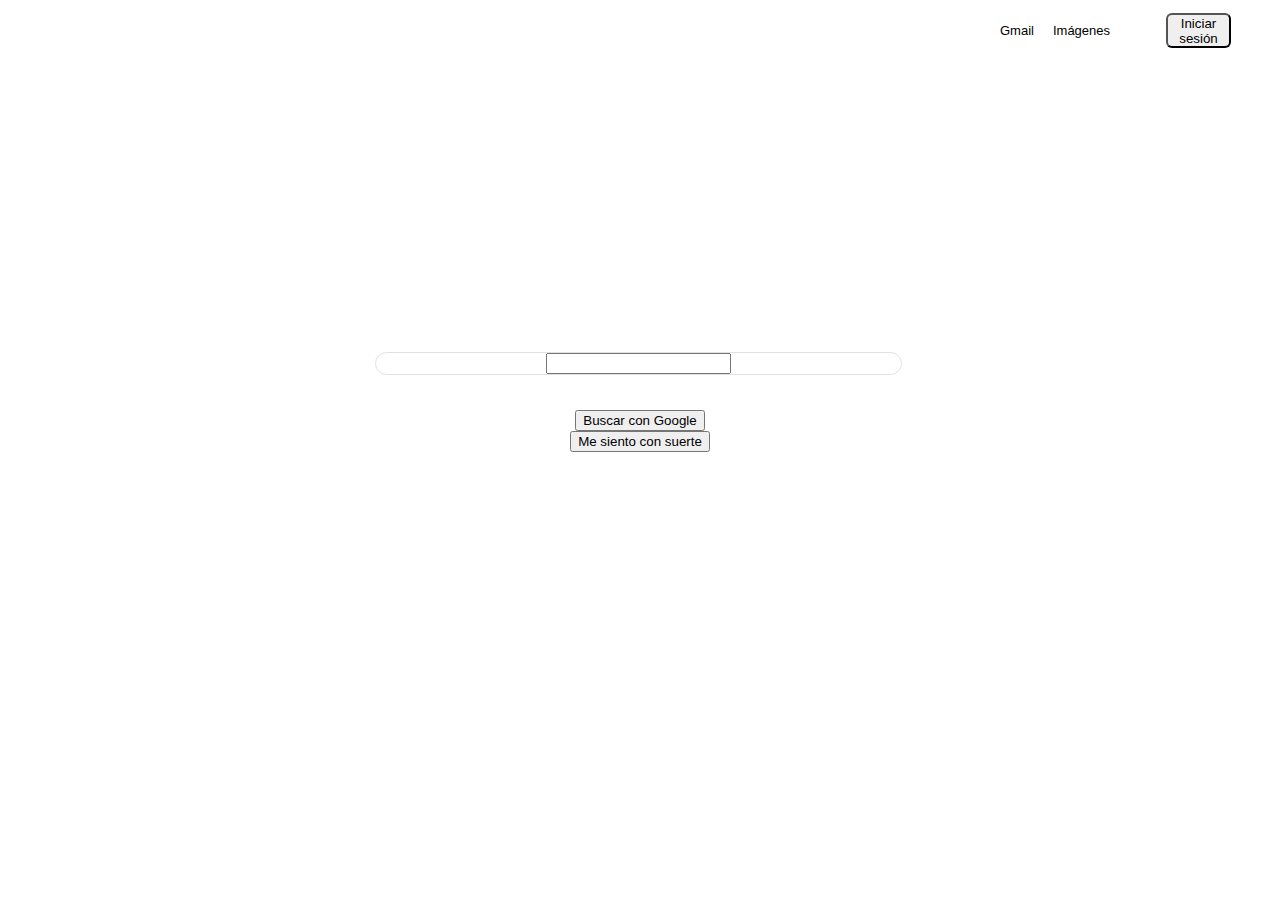
==== index.html @ d219918b "First commit" ====
<!DOCTYPE html>
<html lang="en">
<head>
    <meta charset="UTF-8">
    <meta http-equiv="X-UA-Compatible" content="IE=edge">
    <meta name="viewport" content="width=device-width, initial-scale=1.0">
    <link rel="stylesheet" href="styles.css"/>
   </head>
   <body>
<header>
  <nav>
     <ul class="nav-right-section">
       <li><a href="">Gmail</a></li>
       <li><a href="">Imágenes</a></li>
       <li class="menu-icon">
       <li><a href=""></a></li>
       </li>
       <li>
         <button class ="button">Iniciar sesión</button>
        <li> <a></a></li>
      </li>
     </ul>
   </nav>
<header>
      <main class ="container">
          <section class="main-logo">
            <img src="https://www.google.com/images/branding/googlelogo/2x/googlelogo_color_272x92dp.png" alt="">
          </section>
          <section class="main-input">
              <div class="main-input-container">
                 <span class="search-icon">
                 </span>
                 <input type= "text">
                 <a class ="micro-icon" href=""></a>
                </div>
          </section>
          <section class="main-buttons">
                <div><button>Buscar con Google</button></div>
                <div><button>Me siento con suerte</button></div>
          </section>
      </main>
</body>
</html>
---- styles.css ----
body{
        padding: 0;
        margin: 0;
        font-size: 13px;
        font-family: Arial, Helvetica, sans-serif;
        background-color: rgb(255, 255, 255);

    }
 a{
     text-decoration: none;
    
 }

    header{
        width: 100%;
        height: 60px;
    }
    
    header nav{
        display: flex;
        justify-content: flex-end;
        height: inherit;
        
       
    }

    header nav .nav-right-section{
        width: 250px;
        height: auto;
        display: flex;
        list-style: none;
        justify-content: center;
        align-items: center;
        margin-right: 30px;
       
    }

    nav .nav-right-section a {
        margin-right: 12px;
        color: #000000;
        margin-right: 19px;
    }

  

    nav .nav-right-section .menu-icon{
          background-image: url('https://image.flaticon.com/icons/png/128/17/17704.png');
          background-repeat: no-repeat;
          background-position: center;
          background-size: contain;
          width: 25px;
          height: 25px;
    }

 nav .nav-right-section .button{
         width: 65px;
         height: 35px;
         border-radius: 6px;
         margin-left: 10px;
         
 }

 main{
     margin-top:150px; /*esto hace que baje el contenido del main, separarlo de la barra de navegacion*/
     text-align: center;
                 
 }

 main .main-logo{
     margin-top: -100px;
     width: 272px;
     height: 92px;
     margin: 0 auto;
     margin-bottom: 50px;
     
 }

 main .main-logo img{
     width: 400px;
 }
 main .main-input{
      width: 530px;
      margin: 0 auto;
      margin-bottom: 35px;
  
 }

 main .main-input-container{
     width: 525px;
     border-radius: 100px;
     border: 1px solid #dfe1e5;
 }
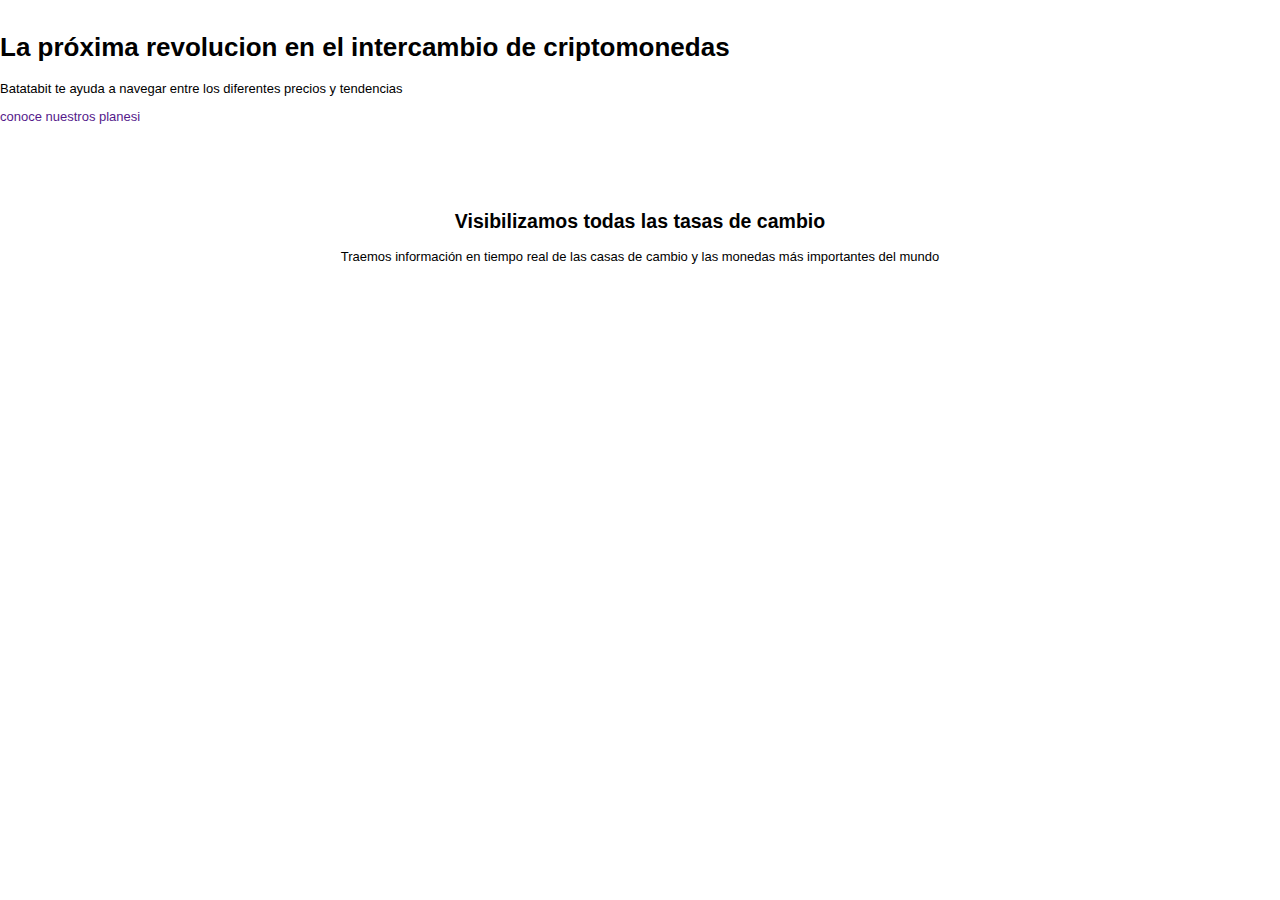
==== commit 1e97722b: "Add files via upload" ====
--- a/index.html
+++ b/index.html
@@ -1,43 +1,35 @@
-<!DOCTYPE html>
-<html lang="en">
-<head>
-    <meta charset="UTF-8">
-    <meta http-equiv="X-UA-Compatible" content="IE=edge">
-    <meta name="viewport" content="width=device-width, initial-scale=1.0">
-    <link rel="stylesheet" href="styles.css"/>
-   </head>
-   <body>
-<header>
-  <nav>
-     <ul class="nav-right-section">
-       <li><a href="">Gmail</a></li>
-       <li><a href="">Imágenes</a></li>
-       <li class="menu-icon">
-       <li><a href=""></a></li>
-       </li>
-       <li>
-         <button class ="button">Iniciar sesión</button>
-        <li> <a></a></li>
-      </li>
-     </ul>
-   </nav>
-<header>
-      <main class ="container">
-          <section class="main-logo">
-            <img src="https://www.google.com/images/branding/googlelogo/2x/googlelogo_color_272x92dp.png" alt="">
-          </section>
-          <section class="main-input">
-              <div class="main-input-container">
-                 <span class="search-icon">
-                 </span>
-                 <input type= "text">
-                 <a class ="micro-icon" href=""></a>
-                </div>
-          </section>
-          <section class="main-buttons">
-                <div><button>Buscar con Google</button></div>
-                <div><button>Me siento con suerte</button></div>
-          </section>
-      </main>
-</body>
+<!DOCTYPE html>
+<html lang="en">
+<head>
+    <meta charset="UTF-8">
+    <meta http-equiv="X-UA-Compatible" content="IE=edge">
+    <meta name="viewport" content="width=device-width, initial-scale=1.0">
+    <title>Document</title>
+    <link rel="preconnect" href="https://fonts.gstatic.com">
+   <link href="https://fonts.googleapis.com/css2?family=DM+Sans:wght@400;500;700&family=Inter:wght@300;500&display=swap" rel="stylesheet">
+   <link href="styles.css" rel="stylesheet" type="text/css">
+</head>
+<body>
+     <header>
+         <img src="img/logo.svg" alt="">
+         <div class="header--title-container">
+             <h1>La próxima revolucion en el intercambio de criptomonedas</h1>
+             <p>Batatabit te ayuda a navegar entre los diferentes precios y tendencias</p>
+            <a href="" class="header-button">conoce nuestros planes<span>i</span></a>
+         </div>
+     </header>
+     <main>
+         <section class="main-exchange=container">
+             <div class="backgroundImg"></div>
+             <div class="main-exchange-container-title">
+               <h2 class="title">Visibilizamos todas las tasas de cambio</h2>
+               <p class="pharaph">Traemos información en tiempo real de las casas de cambio y las monedas más importantes del mundo</p>
+            </div>
+         </section class="main-tables-container">
+         <section></section>
+         <section></section>
+         <section></section>
+     </main>
+    <footer></footer>
+</body>
 </html>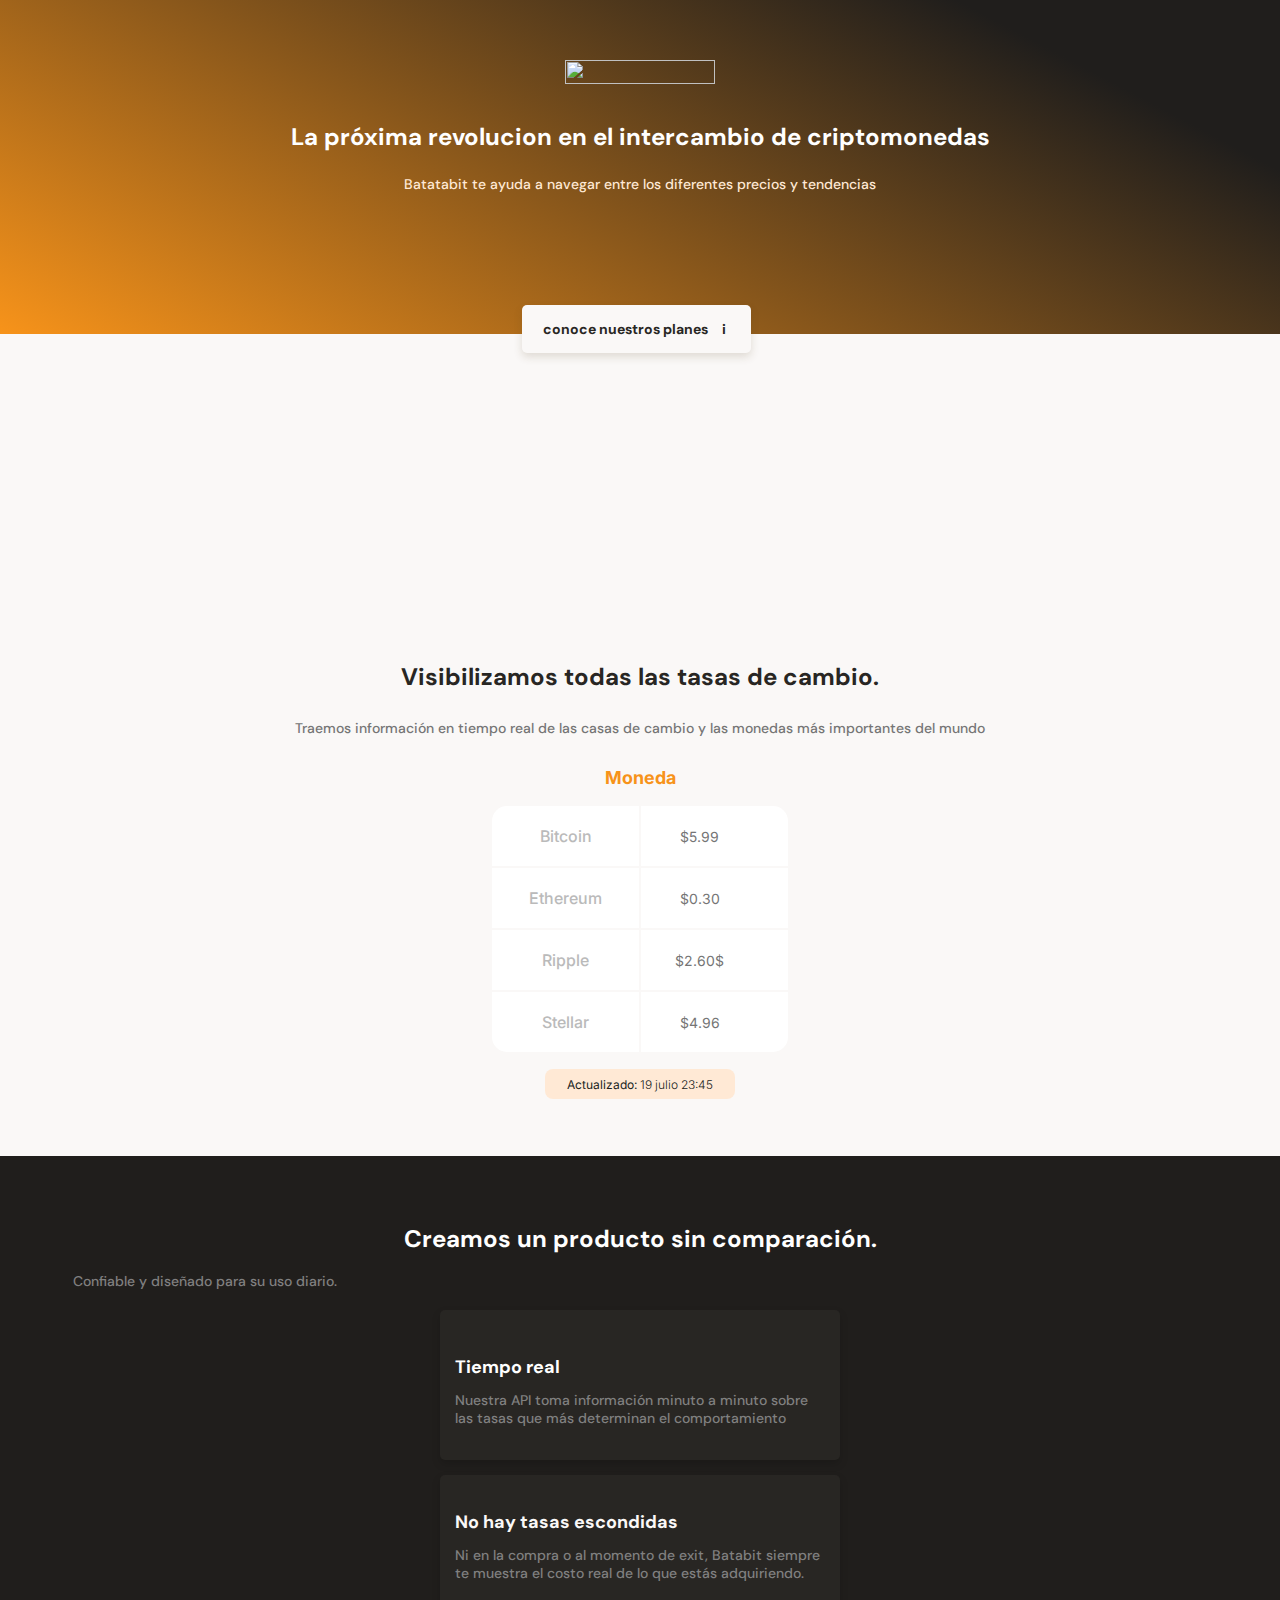
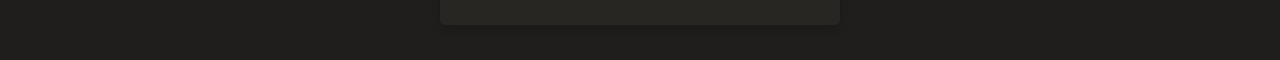
==== commit 327efa29: "some fixes" ====
--- a/index.html
+++ b/index.html
@@ -19,16 +19,66 @@
          </div>
      </header>
      <main>
-         <section class="main-exchange=container">
+         <section class="main-exchange-container">
              <div class="backgroundImg"></div>
              <div class="main-exchange-container-title">
-               <h2 class="title">Visibilizamos todas las tasas de cambio</h2>
-               <p class="pharaph">Traemos información en tiempo real de las casas de cambio y las monedas más importantes del mundo</p>
+               <h2>Visibilizamos todas las tasas de cambio.</h2>
+               <p>Traemos información en tiempo real de las casas de cambio y las monedas más importantes del mundo</p>
             </div>
-         </section class="main-tables-container">
+        <section class="main-tables-container">
+             <div class="main-currency-table">
+                 <p class="currency-table--title">Moneda</p>
+                 <div class="currency-table--container">
+                     <table>
+                         <tr>
+                             <td class="table__top-left">Bitcoin</td>
+                             <td class="table__top-right table__right">$5.99<span class="down"></span></td>
+                         </tr>
+                         <tr>
+                            <td>Ethereum</td>
+                            <td class="table__right">$0.30<span class="up"></span></td>
+                        </tr>
+                        <tr>
+                            <td>Ripple</td>
+                            <td class="table__right">$2.60$<span class="down"></span></td>
+                        </tr>
+                        <tr>
+                            <td class="table__bottom-left">Stellar</td>
+                            <td class="table__bottom-right table__right">$4.96<span class="down"></span></td>
+                        </tr>
+                     </table>
+                 <div class="currency-table--date">
+                <p><b>Actualizado:</b> 19 julio 23:45</p>
+          </div>
+          
+            </div>
+             
+        </section>
+    </section>
+  
+         <section class="main-product-detail">
+             <span class="product-detail--batata-logo"></span>
+             <div class="product-detail--title">
+                 <h2>Creamos un producto sin comparación.</h2>
+                     <p>Confiable y diseñado para su uso diario. </p>
+               
+             </div>
+            <section class="product-cards--container">
+                <article class="product-detail--card">
+                    <span class="clock"></span>
+                    <p class="product--card-title">Tiempo real</p>
+                    <P class="product--card-body">Nuestra API toma información minuto a minuto sobre las tasas que más determinan el comportamiento</P>
+                </article>
+                <article class="product-detail--card2">
+                    <span class="eye"></span>
+                    <p class="product--card2-title">No hay tasas escondidas</p>
+                    <p class="product--card2-body">Ni en la compra o al momento de exit, Batabit siempre te muestra el costo real de lo que estás adquiriendo.</p>
+                </article>
+            </section>
+         </section>
          <section></section>
          <section></section>
-         <section></section>
+      </div>
      </main>
     <footer></footer>
 </body>
--- a/styles.css
+++ b/styles.css
@@ -1,93 +1,368 @@
-
-    body{
-        padding: 0;
-        margin: 0;
-        font-size: 13px;
-        font-family: Arial, Helvetica, sans-serif;
-        background-color: rgb(255, 255, 255);
-
-    }
- a{
-     text-decoration: none;
-    
- }
-
-    header{
-        width: 100%;
-        height: 60px;
-    }
-    
-    header nav{
-        display: flex;
-        justify-content: flex-end;
-        height: inherit;
-        
-       
-    }
-
-    header nav .nav-right-section{
-        width: 250px;
-        height: auto;
-        display: flex;
-        list-style: none;
-        justify-content: center;
-        align-items: center;
-        margin-right: 30px;
-       
-    }
-
-    nav .nav-right-section a {
-        margin-right: 12px;
-        color: #000000;
-        margin-right: 19px;
-    }
-
-  
-
-    nav .nav-right-section .menu-icon{
-          background-image: url('https://image.flaticon.com/icons/png/128/17/17704.png');
-          background-repeat: no-repeat;
-          background-position: center;
-          background-size: contain;
-          width: 25px;
-          height: 25px;
-    }
-
- nav .nav-right-section .button{
-         width: 65px;
-         height: 35px;
-         border-radius: 6px;
-         margin-left: 10px;
-         
- }
-
- main{
-     margin-top:150px; /*esto hace que baje el contenido del main, separarlo de la barra de navegacion*/
-     text-align: center;
-                 
- }
-
- main .main-logo{
-     margin-top: -100px;
-     width: 272px;
-     height: 92px;
-     margin: 0 auto;
-     margin-bottom: 50px;
-     
- }
-
- main .main-logo img{
-     width: 400px;
- }
- main .main-input{
-      width: 530px;
-      margin: 0 auto;
-      margin-bottom: 35px;
-  
- }
-
- main .main-input-container{
-     width: 525px;
-     border-radius: 100px;
-     border: 1px solid #dfe1e5;
- }+/*
+1. Posicionamiento
+2. Modelo caja(Box model)
+3. Tipografia
+4. visuales
+5. otros
+*/
+
+:root{
+    --bitcion-orange: #f7931a;
+    --soft-orange: #ffe9d5;
+    --secondary-blue: #1a9af7;
+    --soft-blue: #e7f5ff;
+    --warm-black: #201e1c;
+    --black: #282623;
+    --grey: #bababa;
+    --off-shite: #faf8f7;
+    --just-shite: #fff;
+}
+*{
+    margin: 0;    /*reiniciando estilos que le agregan los navegadores*/
+    padding: 0;
+    box-sizing: border-box;
+ }
+
+ html{
+     font-size: 62.5%;
+     font-family: 'DM sans', sans-serif;
+ }
+
+ header{
+     position: relative;
+     display: flex;
+     flex-direction: column;
+     justify-content: center;
+     width: 100%;
+     min-width: 230px;
+     height: 334px;
+     text-align: center;
+     background: linear-gradient(207.8deg, #201E1C 16.9%, #F7931A 100%);
+ }
+
+ header img{
+     width: 150px;
+     height: 24px;
+     margin-top: 60px;
+     align-self: center;
+ }
+
+ .header--title-container{
+     width: 90%;
+     min-width: 288px;
+     max-width: 900px;
+     height: 218px;
+     margin-top: 40px;
+     text-align: center;
+     align-self:center;
+ }
+ 
+ .header--title-container h1{
+     font-size: 2.4rem;
+     font-weight: bold;
+     line-height: 2.6rem;
+     color: var(--just-shite);
+ }
+
+ .header--title-container p{
+     font-size: 1.4rem;
+     margin-top: 25px;
+     font-weight: 500;
+     line-height: 1.8rem;
+     color: var(--soft-orange);
+ }
+
+ .header--title-container .header-button{
+     position: absolute;
+     left: calc(50% - 118px);
+     top: 270px;
+     display: block;
+     margin-top: 35px;
+     padding: 15px;
+     width: 229px;
+     height: 48px;
+     background-color: var(--off-shite);
+     box-shadow: 0px 4px 8px rgba(89,71,30,0.16);
+     border: none;
+     border-radius: 5px;
+     font-size: 1.4rem;
+     font-weight: bold;
+     text-decoration: none;
+     color: var(--black);
+ }
+
+ .header--title-container span{
+     display: inline-block;
+     width: 13px;
+     height: 8px;
+     margin-left: 10px;
+     background-image: url('/icons/down-arrow.svg');
+ }
+ 
+main{
+    width: 100%;
+    height: auto;
+    background-color: var(--off-shite);
+}
+
+.main-exchange-container{
+    width: 100%;
+    height: auto;
+    padding-top: 80px;
+    padding-bottom: 30px;
+    text-align: center;
+}
+
+.main-exchange-container-title{
+    width: 90%;
+    min-width: 288px;
+    max-width: 900px;
+    margin: 0 auto;
+}
+
+.main-exchange-container .backgroundImg{
+    width: 200px;
+    height: 200px;
+    margin: 0 auto;
+    margin-bottom: 50px;
+    background-image: url('./img/Bitcoin.svg');
+    background-size: cover;
+    background-position: center;
+    background-repeat: no-repeat;
+}
+
+.main-exchange-container h2{
+    margin-bottom: 30px;
+    font-size: 2.4rem;
+    font-weight: bold;
+    line-height: 2.6rem;
+    color: var(--black);
+}
+
+.main-exchange-container p{
+    margin-bottom: 30px;
+    font-size: 1.4rem;
+    font-weight: 500;
+    line-height: 1.6rem;
+    color: #757575;
+}
+
+.main-currency-table{
+  width: 70%;
+  min-width: 235px;
+  max-width: 500px;
+  height: 360px;
+  margin: 0 auto;
+  font-family: "inter", sans-serif;
+}
+
+.main-currency-table .currency-table--title{
+    margin-bottom: 15px;
+    font-size: 1.8rem;
+    font-weight: bold;
+    line-height: 2.3rem;
+    color: var(--bitcion-orange);
+}
+
+.currency-table--container{
+  width: 90%;
+  min-width: 230px;
+  max-width: 300px;
+  height: 250px;
+  margin: 0 auto;
+}
+
+.currency-table--container table{
+    width: 100%;
+    height: 100%;
+}
+.currency-table--container td{
+    width: 50%;
+    font-size: 1.6rem;
+    font-weight: 500;
+    line-height: 1.9rem;
+    color: var(--grey);
+    background-color: var(--just-shite);
+}
+
+.currency-table--container .table__top-left{
+    border-radius: 15px 0 0 0;
+}
+
+.currency-table--container .table__top-right{
+    border-radius: 0 15px 0 0 ;
+}
+
+.currency-table--container .table__bottom-left{
+   border-radius: 0 0 0 15px;
+}
+
+.currency-table--container .table__bottom-right{
+    border-radius: 0 0 15px 0;
+}
+
+.currency-table--container .table__right{
+    font-size: 1.4rem;
+    font-weight: normal;
+    line-height: 1.7rem;
+    color: #757575;
+}
+
+.currency-table--container .down{
+    display: inline-block;
+    width: 15px;
+    height: 15px;
+    margin-left: 15px;
+    background-image: url('./icons/trending-down.svg');
+    background-size: cover;
+    background-position: center;
+    background-repeat: no-repeat;
+}
+
+.currency-table--container .up{
+    display: inline-block;  
+    width: 15px;
+    height: 15px;
+    margin-left: 15px;
+    background-image: url('./icons/trending-up.svg');
+    background-size: cover;
+    background-position: center;
+    background-repeat: no-repeat; 
+}
+
+.currency-table--date{
+    width: 190px;
+    height: 30px;
+    margin: 0 auto;
+    margin-top: 15px;
+    padding: 8px;
+    background-color: var(--soft-orange);
+    border-radius: 8px;
+}
+
+.currency-table--date p{
+    font-size: 1.2rem;
+    line-height: 1.5rem;
+    font-weight: 300;
+    color: var(--warm-black);
+
+}
+
+.main-product-detail{
+    position: relative;
+    width: 100%;
+    min-width: 32px;
+    height: auto;
+    padding: 20px 10px;
+    background-color: var(--warm-black);
+}
+
+.product-detail--batata-logo{
+    position: absolute;
+    width: 40px;
+    height: 25px;
+    top: -10px;
+    left: calc(50% - 20px);
+    background-image: url('./icons/batata.svg');
+}
+
+.product-detail--title{
+    width: 90%;
+    min-width: 280px;
+    height: auto;
+    margin: 0 auto;
+    margin-top: 50px;
+}
+
+.product-detail--title h2{
+    margin-bottom: 20px;
+    font-size: 2.4rem;
+    text-align: center;
+    font-weight: bold;
+    line-height: 2.6rem;
+    color: var(--just-shite);
+}
+
+.product-detail--title p{
+    margin-bottom: 20px;
+    font-size: 14px;
+    font-weight: 500;
+    line-height: 1.8rem;
+    color: #808080;
+}
+
+.product-detail--card{
+    width: 90%;
+    min-width: 288px;
+    max-width: 400px;
+    height: 150px;
+    margin: 15px auto;
+    padding: 15px;
+    background-color: var(--black);
+    border-radius: 5px;
+    box-shadow: 0 4px 8px rgba(0, 0, 0, 0.16);
+}
+
+.product-detail--card .clock{
+    display: inline-block;
+    width: 20px;
+    height: 20px;
+    margin-bottom: 10px;
+    background-image: url("./icons/clock.svg");
+    background-size: cover;
+    background-position: center;
+    background-repeat: no-repeat;
+}
+
+.product--card-title{
+  margin-bottom: 15px;
+  font-size: 1.8rem;
+  font-weight: bold;
+  line-height: 1.8rem;
+  color: var(--just-shite);
+}
+
+.product--card-body{
+    font-size: 1.4rem;
+    font-weight: 500;
+    line-height: 1.8rem;
+    color: #808080;
+}
+
+.product-detail--card2{
+    width: 90%;
+    min-width: 288px;
+    max-width: 400px;
+    height: 150px;
+    margin: 15px auto;
+    padding: 15px;
+    background-color: var(--black);
+    border-radius: 5px;
+    box-shadow: 0 4px 8px rgba(0, 0, 0, 0.16);
+}
+
+.product-detail--card2 .eye{
+    display: inline-block;
+    width: 20px;
+    height: 20px;
+    background-image: url("./icons/eye.svg");
+    background-position: center;
+    background-repeat: no-repeat;
+    background-size: cover;
+}
+
+.product--card2-title{
+    margin-bottom: 15px;
+    font-size: 1.8rem;
+    font-weight: bold;
+    line-height: 1.8rem;
+    color: var(--off-shite);
+}
+
+.product--card2-body{
+    font-size: 1.4rem;
+    font-weight: 500;
+    line-height: 1.8rem;
+    color: #808080;
+}
+
